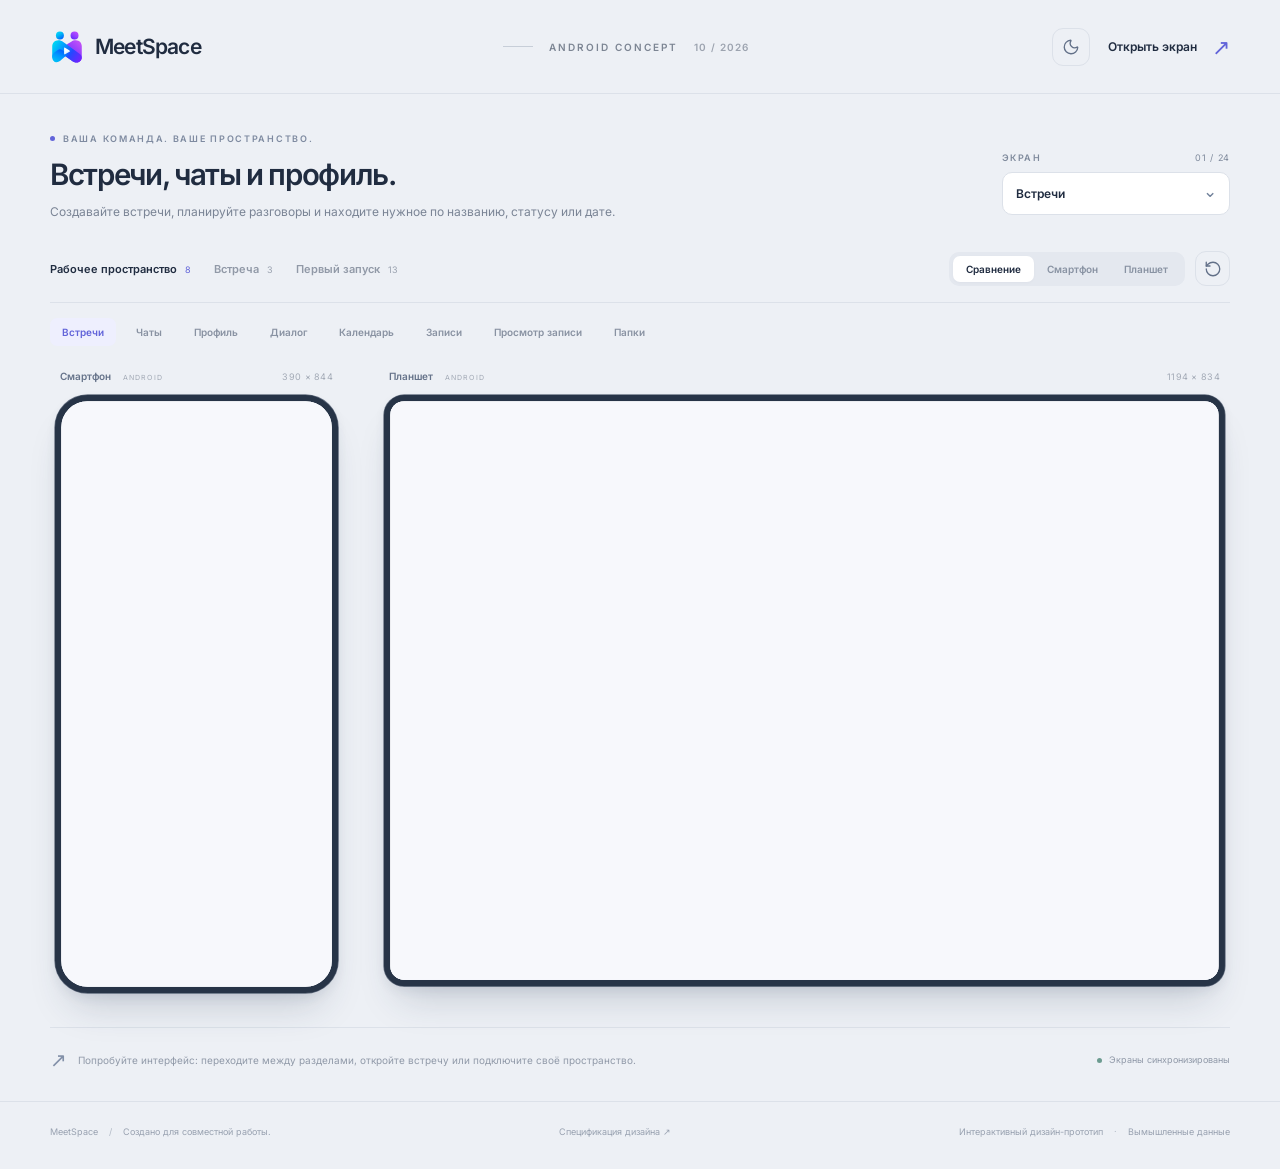
==== meetspace-refresh-20261016/index.html @ 60dc936e "Remove screen focus from meeting recording modes" ====
<!doctype html>
<html lang="ru">
  <head>
    <meta charset="utf-8" />
    <meta name="viewport" content="width=device-width, initial-scale=1" />
    <meta name="theme-color" content="#edf0f5" />
    <title>MeetSpace — Android Design Concept</title>
    <link rel="icon" href="assets/brand-mark.svg" type="image/svg+xml" />
    <link rel="stylesheet" href="gallery.css?v=20261016-refresh" />
  </head>
  <body>
    <header class="gallery-header">
      <a
        class="gallery-brand"
        href="index.html"
        aria-label="MeetSpace — главная страница макета"
      >
        <img src="assets/brand-mark.svg" width="34" height="34" alt="" />
        <span>MeetSpace</span>
      </a>
      <div class="gallery-edition">
        <span class="edition-line"></span>ANDROID CONCEPT<span
          class="edition-version"
          >10 / 2026</span
        >
      </div>
      <div class="header-actions">
        <button
          class="icon-button"
          id="theme-toggle"
          aria-label="Включить тёмную тему"
          title="Переключить тему"
        ></button>
        <a
          class="open-screen"
          id="open-screen"
          href="preview.html?rev=call-speaker-rail-v2&screen=meetings"
          target="_blank"
          rel="noopener"
          >Открыть экран <span aria-hidden="true">↗</span></a
        >
      </div>
    </header>

    <main class="gallery-main">
      <section class="intro" aria-label="Текущий экран">
        <div class="intro-copy">
          <div class="eyebrow">
            <span class="blue-dot"></span> ВАША КОМАНДА. ВАШЕ ПРОСТРАНСТВО.
          </div>
          <h1 id="screen-title">Встречи, чаты и профиль.</h1>
          <p id="screen-description">
            Создавайте встречи, планируйте разговоры и находите нужное по
            названию, статусу или дате.
          </p>
        </div>
        <div class="screen-picker">
          <label for="screen-select"
            >ЭКРАН <span id="screen-count">01 / 20</span></label
          >
          <div class="select-wrap">
            <select
              id="screen-select"
              aria-label="Выбрать экран макета"
            ></select>
          </div>
        </div>
      </section>

      <section class="gallery-controls" aria-label="Управление макетом">
        <div class="screen-groups" role="group" aria-label="Группы экранов">
          <button data-group="workspace" class="group-button active">
            Рабочее пространство <span>8</span>
          </button>
          <button data-group="meeting" class="group-button">
            Встреча <span>3</span>
          </button>
          <button data-group="onboarding" class="group-button">
            Первый запуск <span>13</span>
          </button>
        </div>
        <div class="view-controls">
          <div class="device-tabs" role="group" aria-label="Устройства">
            <button data-view="compare" class="active" aria-pressed="true">
              Сравнение
            </button>
            <button data-view="phone" aria-pressed="false">Смартфон</button>
            <button data-view="tablet" aria-pressed="false">Планшет</button>
          </div>
          <button
            class="icon-button rotate-button"
            id="rotate-tablet"
            title="Повернуть планшет"
            aria-label="Повернуть планшет"
            aria-pressed="false"
          ></button>
        </div>
      </section>

      <nav
        class="screen-tabs"
        id="screen-tabs"
        aria-label="Экраны прототипа"
      ></nav>

      <section
        class="device-board"
        id="device-board"
        data-view="compare"
        aria-label="Интерактивные макеты смартфона и планшета"
      >
        <figure class="device-item phone-item">
          <figcaption>
            <span class="device-name">Смартфон <small>ANDROID</small></span
            ><span class="device-resolution" id="phone-resolution"
              >390 × 844</span
            >
          </figcaption>
          <div class="device-stage" id="phone-stage">
            <div class="device-frame phone-frame" id="phone-frame">
              <iframe
                id="phone-preview"
                src="preview.html?rev=call-speaker-rail-v2&screen=meetings&theme=light"
                title="Интерактивный макет MeetSpace для смартфона"
                width="390"
                height="844"
              ></iframe>
            </div>
          </div>
        </figure>
        <figure class="device-item tablet-item">
          <figcaption>
            <span class="device-name">Планшет <small>ANDROID</small></span
            ><span class="device-resolution" id="tablet-resolution"
              >1194 × 834</span
            >
          </figcaption>
          <div class="device-stage" id="tablet-stage">
            <div class="device-frame tablet-frame" id="tablet-frame">
              <iframe
                id="tablet-preview"
                src="preview.html?rev=call-speaker-rail-v2&screen=meetings&theme=light"
                title="Интерактивный макет MeetSpace для планшета"
                width="1194"
                height="834"
              ></iframe>
            </div>
          </div>
        </figure>
      </section>

      <div class="gallery-note">
        <span class="note-symbol" aria-hidden="true">↗</span>
        <p>
          Попробуйте интерфейс: переходите между разделами, откройте встречу или
          подключите своё пространство.
        </p>
        <span class="sync-label"><span></span>Экраны синхронизированы</span>
      </div>
    </main>
    <footer class="gallery-footer">
      <span
        >MeetSpace <span class="footer-separator">/</span> Создано для
        совместной работы.</span
      ><a href="handoff.html" class="handoff-link">Спецификация дизайна ↗</a
      ><span
        >Интерактивный дизайн-прототип
        <span class="footer-separator">·</span> Вымышленные данные</span
      >
    </footer>
    <script src="assets/icons.js"></script>
    <script src="gallery.js?v=20261120-call-recording-modes"></script>
  </body>
</html>
---- meetspace-refresh-20261016/gallery.css ----
@font-face {
  font-family: Inter;
  src: url("assets/inter-latin-400-normal.woff2") format("woff2");
  font-weight: 400;
  font-style: normal;
  font-display: swap;
  unicode-range:
    U+0000-00FF, U+0131, U+0152-0153, U+02BB-02BC, U+02C6, U+02DA, U+02DC,
    U+0304, U+0308, U+0329, U+2000-206F, U+20A0-20AB, U+20AD-20C0, U+2113,
    U+2C60-2C7F, U+A720-A7FF;
}
@font-face {
  font-family: Inter;
  src: url("assets/inter-cyrillic-400-normal.woff2") format("woff2");
  font-weight: 400;
  font-style: normal;
  font-display: swap;
  unicode-range: U+0400-045F, U+0490-0491, U+04B0-04B1, U+2116;
}
@font-face {
  font-family: Inter;
  src: url("assets/inter-latin-600-normal.woff2") format("woff2");
  font-weight: 500 900;
  font-style: normal;
  font-display: swap;
  unicode-range:
    U+0000-00FF, U+0131, U+0152-0153, U+02BB-02BC, U+02C6, U+02DA, U+02DC,
    U+0304, U+0308, U+0329, U+2000-206F, U+20A0-20AB, U+20AD-20C0, U+2113,
    U+2C60-2C7F, U+A720-A7FF;
}
@font-face {
  font-family: Inter;
  src: url("assets/inter-cyrillic-600-normal.woff2") format("woff2");
  font-weight: 500 900;
  font-style: normal;
  font-display: swap;
  unicode-range: U+0400-045F, U+0490-0491, U+04B0-04B1, U+2116;
}
:root {
  font-family:
    Inter,
    -apple-system,
    BlinkMacSystemFont,
    "Segoe UI",
    sans-serif;
  color: #202c40;
  background: #edf0f5;
  font-synthesis: none;
  --canvas: #f0f1f7;
  --text: #202c40;
  --muted: #87909f;
  --line: #dce1e9;
  --white: #fff;
  --blue: #6264d9;
  --control: #e4e8ef;
  --chip: #eeeffe;
  --shadow: 0 36px 56px -22px #24385338, 0 7px 16px #24385312;
}
* {
  box-sizing: border-box;
}
body {
  margin: 0;
}
button,
select,
a {
  -webkit-tap-highlight-color: transparent;
}
button,
select {
  font: inherit;
}
button,
a,
select {
  touch-action: manipulation;
}
button {
  cursor: pointer;
}
a {
  color: inherit;
  text-decoration: none;
}
button:focus-visible,
a:focus-visible,
select:focus-visible {
  outline: 3px solid #3265eb88;
  outline-offset: 4px;
}
button {
  color: inherit;
}
button svg {
  display: block;
  width: 18px;
  height: 18px;
}
.gallery-header {
  max-width: 1720px;
  margin: auto;
  min-height: 94px;
  display: flex;
  align-items: center;
  justify-content: space-between;
  padding: 0 50px;
  border-bottom: 1px solid var(--line);
  gap: 24px;
}
.gallery-brand {
  display: flex;
  align-items: center;
  gap: 11px;
  font-size: 21px;
  font-weight: 600;
  letter-spacing: -0.8px;
}
.gallery-brand img {
  border-radius: 11px;
}
.gallery-edition {
  display: flex;
  align-items: center;
  gap: 16px;
  font-size: 10px;
  font-weight: 600;
  letter-spacing: 2px;
  color: #7c8593;
}
.edition-line {
  width: 30px;
  height: 1px;
  background: #c7ced8;
}
.edition-version {
  letter-spacing: 1px;
  color: #9ca3af;
}
.header-actions {
  display: flex;
  align-items: center;
  gap: 18px;
}
.icon-button {
  display: grid;
  place-items: center;
  width: 38px;
  height: 38px;
  border: 1px solid var(--line);
  background: transparent;
  border-radius: 11px;
  color: #627088;
  transition: background 0.18s;
}
.icon-button:hover {
  background: var(--white);
}
.open-screen {
  display: flex;
  align-items: center;
  gap: 15px;
  font-size: 12px;
  font-weight: 600;
}
.open-screen span {
  font-size: 22px;
  color: var(--blue);
}
.gallery-main {
  max-width: 1620px;
  margin: auto;
  padding: 0 50px;
}
.intro {
  padding: 39px 0 29px;
  display: flex;
  justify-content: space-between;
  align-items: center;
  gap: 36px;
}
.eyebrow {
  display: flex;
  align-items: center;
  gap: 8px;
  color: #7e8aa0;
  font-size: 9px;
  font-weight: 600;
  letter-spacing: 1.7px;
}
.blue-dot {
  display: inline-block;
  background: var(--blue);
  width: 5px;
  height: 5px;
  border-radius: 50%;
}
h1 {
  font-size: clamp(23px, 2.3vw, 34px);
  font-weight: 600;
  letter-spacing: -1.35px;
  line-height: 1.23;
  margin: 12px 0 10px;
}
.intro p {
  font-size: 12px;
  line-height: 1.65;
  color: #7a8495;
  margin: 0;
}
.screen-picker {
  width: 228px;
  flex-shrink: 0;
  padding-top: 12px;
}
.screen-picker label {
  display: flex;
  justify-content: space-between;
  color: #7f8a9c;
  font-size: 9px;
  letter-spacing: 1.4px;
  font-weight: 600;
  margin-bottom: 9px;
}
.screen-picker label span {
  font-weight: 400;
  letter-spacing: 0.7px;
}
.select-wrap {
  position: relative;
}
.select-wrap:after {
  content: "⌄";
  font-size: 17px;
  position: absolute;
  right: 13px;
  top: 9px;
  pointer-events: none;
  color: #71819a;
}
select {
  appearance: none;
  background: var(--white);
  border: 1px solid var(--line);
  border-radius: 10px;
  height: 43px;
  padding: 0 32px 0 13px;
  width: 100%;
  font-size: 12px;
  font-weight: 600;
  color: var(--text);
}
.gallery-controls {
  display: flex;
  align-items: center;
  justify-content: space-between;
  gap: 20px;
  border-bottom: 1px solid var(--line);
  padding-bottom: 16px;
}
.screen-groups {
  display: flex;
  gap: 23px;
  min-width: 0;
}
.group-button {
  background: none;
  border: 0;
  padding: 8px 0;
  color: #9199a7;
  font-size: 11px;
  font-weight: 600;
  white-space: nowrap;
}
.group-button.active {
  color: var(--text);
}
.group-button span {
  display: inline-block;
  margin-left: 5px;
  font-size: 9px;
  font-weight: 400;
  color: #9aa2af;
}
.group-button.active span {
  color: var(--blue);
}
.view-controls {
  display: flex;
  align-items: center;
  gap: 10px;
}
.device-tabs {
  padding: 4px;
  display: flex;
  background: var(--control);
  border-radius: 10px;
}
.device-tabs button {
  border: 0;
  background: transparent;
  border-radius: 7px;
  padding: 7px 13px;
  font-size: 10px;
  color: #8993a3;
  font-weight: 600;
  white-space: nowrap;
}
.device-tabs button.active {
  background: var(--white);
  color: var(--text);
  box-shadow: 0 1px 3px #18294408;
}
.rotate-button {
  width: 35px;
  height: 35px;
}
.screen-tabs {
  display: flex;
  gap: 8px;
  padding: 15px 0 24px;
  overflow-x: auto;
  scrollbar-width: none;
}
.screen-tabs::-webkit-scrollbar {
  display: none;
}
.screen-tab {
  border: 0;
  background: transparent;
  padding: 8px 12px;
  white-space: nowrap;
  border-radius: 7px;
  color: #8992a2;
  font-size: 10px;
  font-weight: 500;
  transition: background 0.15s;
}
.screen-tab:hover {
  background: var(--control);
  color: var(--text);
}
.screen-tab.active {
  background: var(--chip);
  color: var(--blue);
}
.device-board {
  display: flex;
  justify-content: center;
  align-items: flex-start;
  gap: 46px;
  padding: 0 5px 34px;
}
.device-item {
  margin: 0;
  min-width: 0;
  flex: 0 0 auto;
}
.device-item figcaption {
  display: flex;
  align-items: center;
  justify-content: space-between;
  margin-bottom: 13px;
  padding: 0 5px;
  gap: 10px;
}
.device-name {
  font-size: 10px;
  font-weight: 600;
  color: #66738a;
  white-space: nowrap;
}
.device-name small {
  display: inline-block;
  margin-left: 9px;
  font-size: 7px;
  font-weight: 400;
  letter-spacing: 1.1px;
  color: #a3aab6;
}
.device-resolution {
  font-size: 9px;
  letter-spacing: 0.3px;
  color: #a3aab6;
  white-space: nowrap;
}
.device-stage {
  position: relative;
}
.device-frame {
  position: absolute;
  left: 0;
  top: 0;
  transform-origin: left top;
  border: 9px solid #273447;
  box-shadow:
    var(--shadow),
    0 0 0 1px #6a7485;
  overflow: hidden;
  background: #f8fafc;
}
.phone-frame {
  border-radius: 47px;
  width: 408px;
  height: 862px;
}
.tablet-frame {
  border-radius: 29px;
  width: 1212px;
  height: 852px;
}
.device-frame iframe {
  display: block;
  border: 0;
  overflow: hidden;
  background: #f8fafc;
}
.device-board[data-view="phone"] .tablet-item,
.device-board[data-view="tablet"] .phone-item {
  display: none;
}
.gallery-note {
  display: flex;
  align-items: center;
  gap: 11px;
  padding: 17px 0 26px;
  border-top: 1px solid var(--line);
  color: #9099a8;
  font-size: 10px;
  line-height: 1.5;
}
.gallery-note p {
  margin: 0;
}
.note-symbol {
  font-size: 20px;
  color: #8290a8;
}
.sync-label {
  margin-left: auto;
  white-space: nowrap;
  font-size: 9px;
  display: flex;
  align-items: center;
  gap: 7px;
}
.sync-label span {
  width: 5px;
  height: 5px;
  border-radius: 50%;
  background: #6c9b90;
}
.gallery-footer {
  max-width: 1720px;
  margin: auto;
  display: flex;
  justify-content: space-between;
  gap: 20px;
  padding: 22px 50px 29px;
  border-top: 1px solid var(--line);
  color: #98a1b0;
  font-size: 9px;
  line-height: 1.8;
}
.footer-separator {
  color: #b1b9c5;
  padding: 0 8px;
}
body[data-theme="dark"] {
  --canvas: #171f2c;
  --text: #e8edf7;
  --muted: #7b899e;
  --line: #2b3749;
  --white: #2a374a;
  --control: #202c3d;
  --chip: #283d62;
  --shadow: 0 36px 56px -22px #0008, 0 7px 16px #0002;
  background: var(--canvas);
}
body[data-theme="dark"] .group-button.active,
body[data-theme="dark"] .device-tabs button.active {
  color: #dde7f6;
}
body[data-theme="dark"] .screen-tab.active {
  color: #a3baff;
}
body[data-theme="dark"] .device-frame {
  border-color: #39465a;
  box-shadow:
    var(--shadow),
    0 0 0 1px #4f5c6f;
}
body[data-theme="dark"] .device-name {
  color: #a0aec3;
}
@media (min-width: 1720px) {
  .gallery-main {
    padding: 0 24px;
  }
}
@media (max-width: 1120px) {
  .gallery-header {
    padding: 0 30px;
    min-height: 80px;
  }
  .gallery-main {
    padding: 0 30px;
  }
  .gallery-footer {
    padding-left: 30px;
    padding-right: 30px;
  }
  .gallery-edition {
    display: none;
  }
  .intro {
    padding-top: 29px;
  }
  .screen-groups {
    gap: 16px;
  }
  .group-button {
    font-size: 10px;
  }
  .device-tabs button {
    padding: 7px 10px;
  }
  .device-board {
    gap: 30px;
  }
  .device-name small {
    display: none;
  }
  .gallery-controls {
    gap: 10px;
  }
  .screen-tabs {
    padding-bottom: 22px;
  }
}
@media (max-width: 760px) {
  .gallery-header {
    padding: 0 20px;
    min-height: 72px;
  }
  .gallery-main {
    padding: 0 20px;
  }
  .gallery-brand {
    font-size: 19px;
  }
  .gallery-brand img {
    width: 30px;
    height: 30px;
  }
  .header-actions {
    gap: 12px;
  }
  .open-screen {
    font-size: 10px;
    gap: 6px;
  }
  .icon-button {
    width: 34px;
    height: 34px;
  }
  .intro {
    align-items: flex-start;
    gap: 20px;
    padding-top: 28px;
    padding-bottom: 24px;
  }
  .eyebrow {
    font-size: 7px;
    letter-spacing: 1.1px;
  }
  h1 {
    font-size: 27px;
    letter-spacing: -1px;
    max-width: 380px;
  }
  .intro p {
    font-size: 11px;
    max-width: 400px;
  }
  .screen-picker {
    width: 165px;
    display: none;
  }
  .gallery-controls {
    flex-wrap: wrap;
    gap: 12px;
    align-items: center;
  }
  .screen-groups {
    width: 100%;
    justify-content: space-between;
    gap: 8px;
  }
  .group-button {
    font-size: 10px;
  }
  .view-controls {
    width: 100%;
    justify-content: space-between;
  }
  .device-tabs {
    flex: 1;
    margin-right: 6px;
  }
  .device-tabs button {
    flex: 1;
    padding: 8px 9px;
    font-size: 10px;
  }
  .device-board {
    gap: 30px;
    padding: 0 0 26px;
    flex-direction: column;
    align-items: center;
  }
  .screen-tabs {
    padding-bottom: 21px;
  }
  .device-name small {
    display: inline-block;
  }
  .gallery-note {
    padding: 15px 0 21px;
    align-items: flex-start;
    font-size: 9px;
  }
  .sync-label {
    display: none;
  }
  .gallery-footer {
    padding: 18px 20px 24px;
    font-size: 8px;
    flex-direction: column;
    gap: 3px;
  }
  .device-item figcaption {
    padding: 0 7px;
  }
  .device-name {
    font-size: 10px;
  }
  .device-resolution {
    font-size: 9px;
  }
}
@media (prefers-reduced-motion: reduce) {
  *,
  *:before,
  *:after {
    transition: none !important;
    scroll-behavior: auto !important;
  }
}
/* Keep the gallery itself readable when reviewing dark product screens. */
body{color:var(--text)}
body[data-theme="dark"]{--blue:#aaaaff;--chip:#343452;color:var(--text)}
body[data-theme="dark"] .screen-tab.active{background:var(--chip);color:var(--blue)}
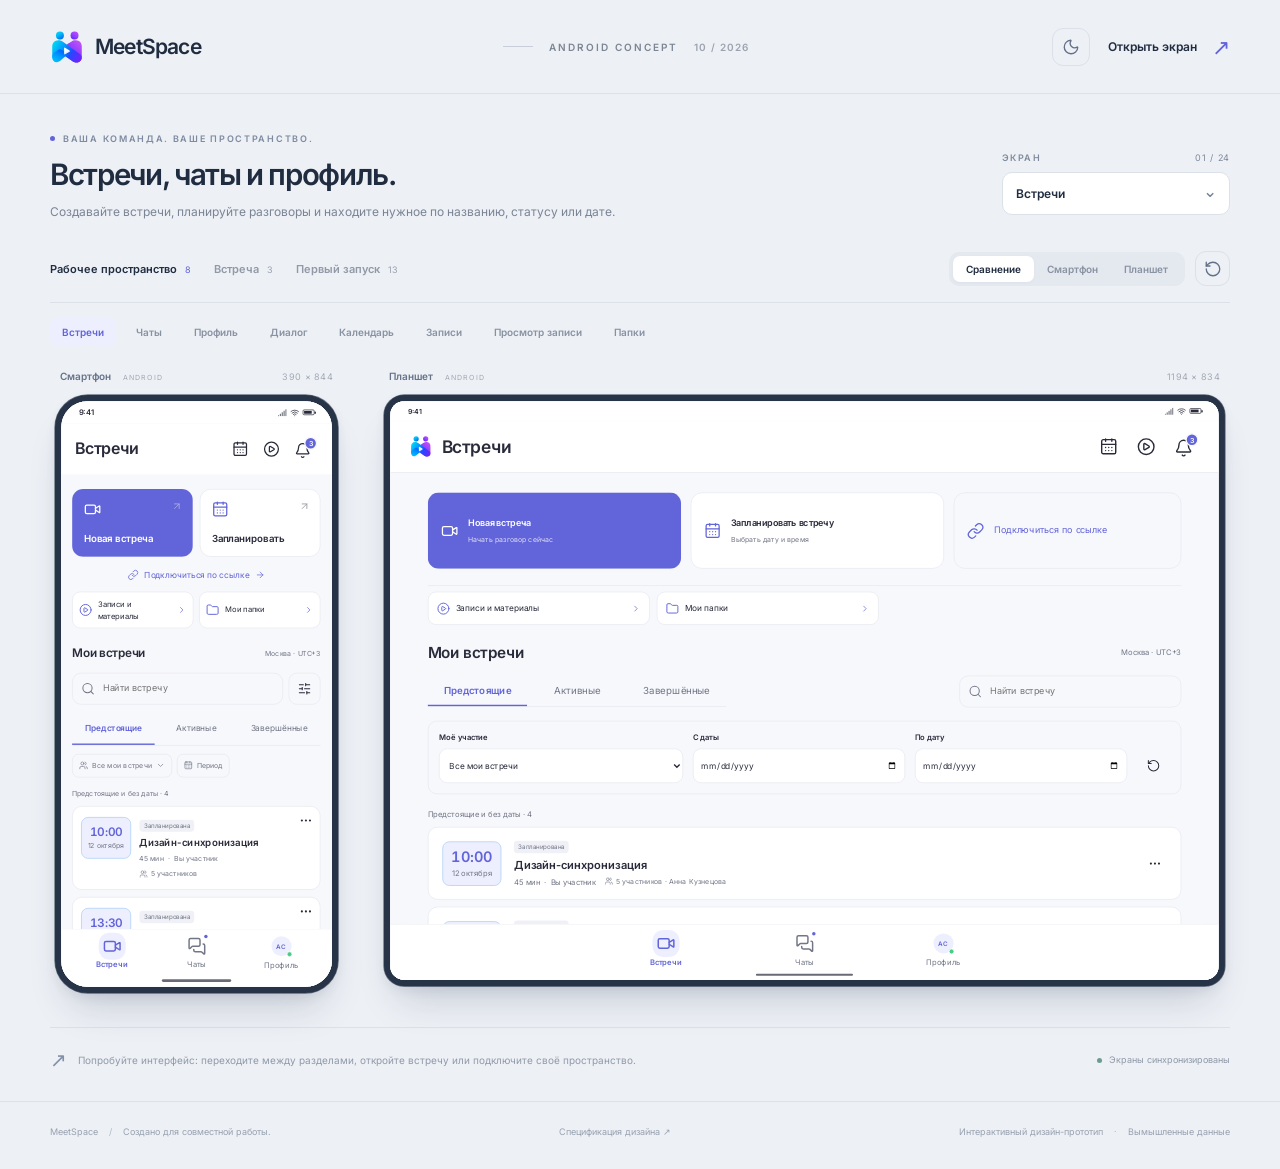
==== commit 1414402c: "Show contact and group details with shared chat content" ====
--- a/meetspace-refresh-20261016/index.html
+++ b/meetspace-refresh-20261016/index.html
@@ -169,6 +169,6 @@
       >
     </footer>
     <script src="assets/icons.js"></script>
-    <script src="gallery.js?v=20261120-call-recording-modes"></script>
+    <script src="gallery.js?v=20261120-chat-info"></script>
   </body>
 </html>
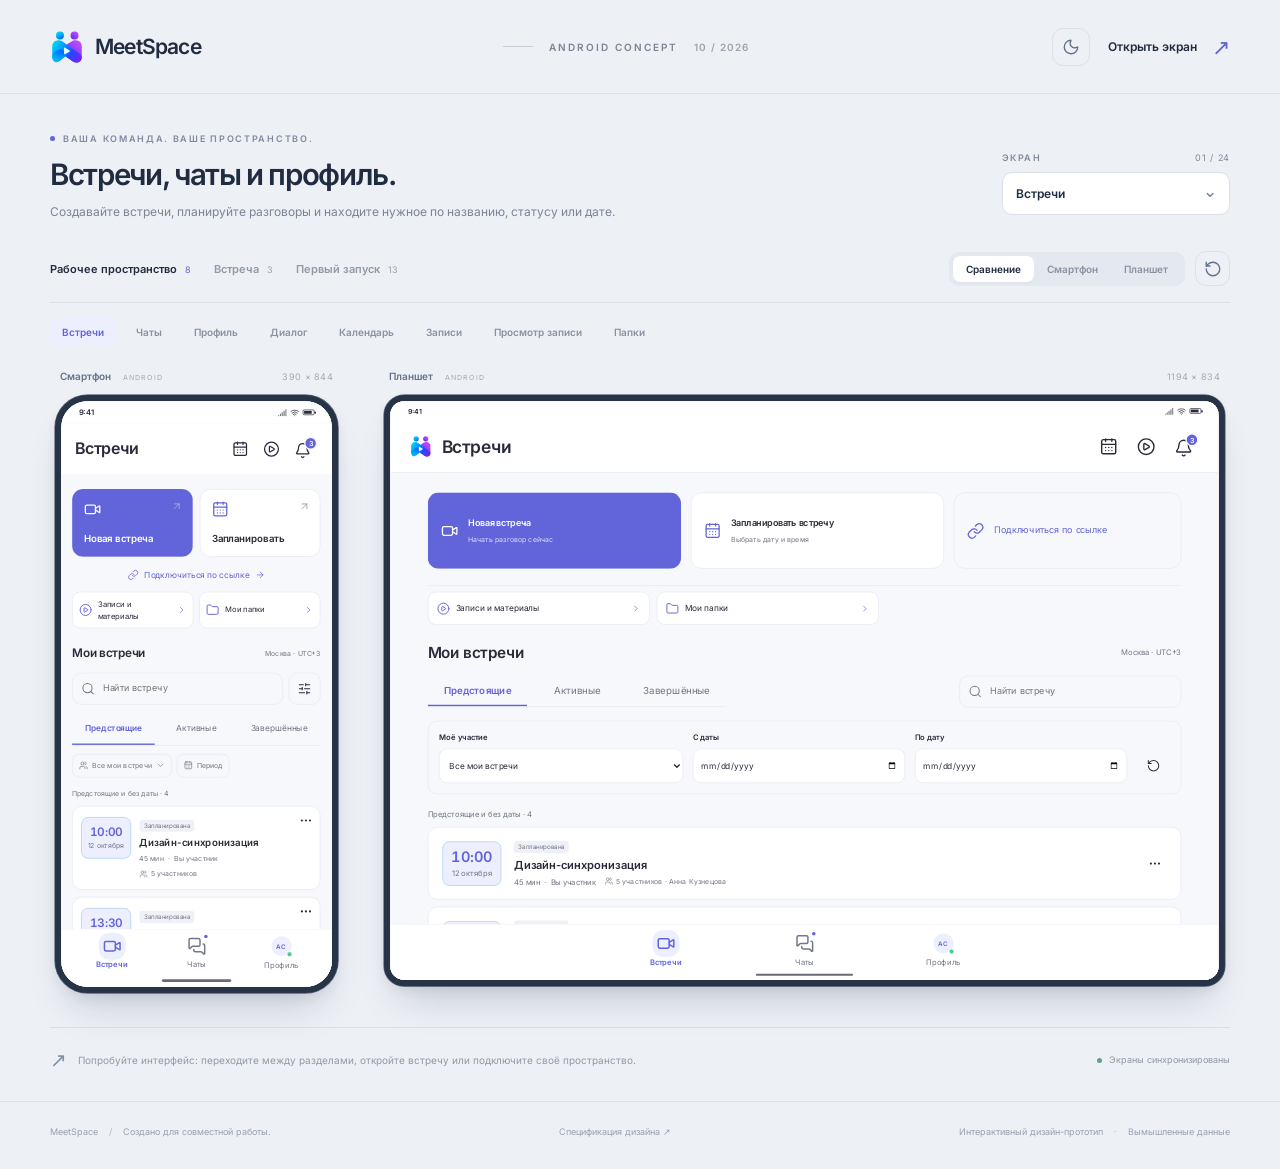
==== commit 8ba60068: "Add direct recording deletion and align mobile filters" ====
--- a/meetspace-refresh-20261016/index.html
+++ b/meetspace-refresh-20261016/index.html
@@ -169,6 +169,6 @@
       >
     </footer>
     <script src="assets/icons.js"></script>
-    <script src="gallery.js?v=20261120-chat-info"></script>
+    <script src="gallery.js?v=20261121-recording-controls"></script>
   </body>
 </html>
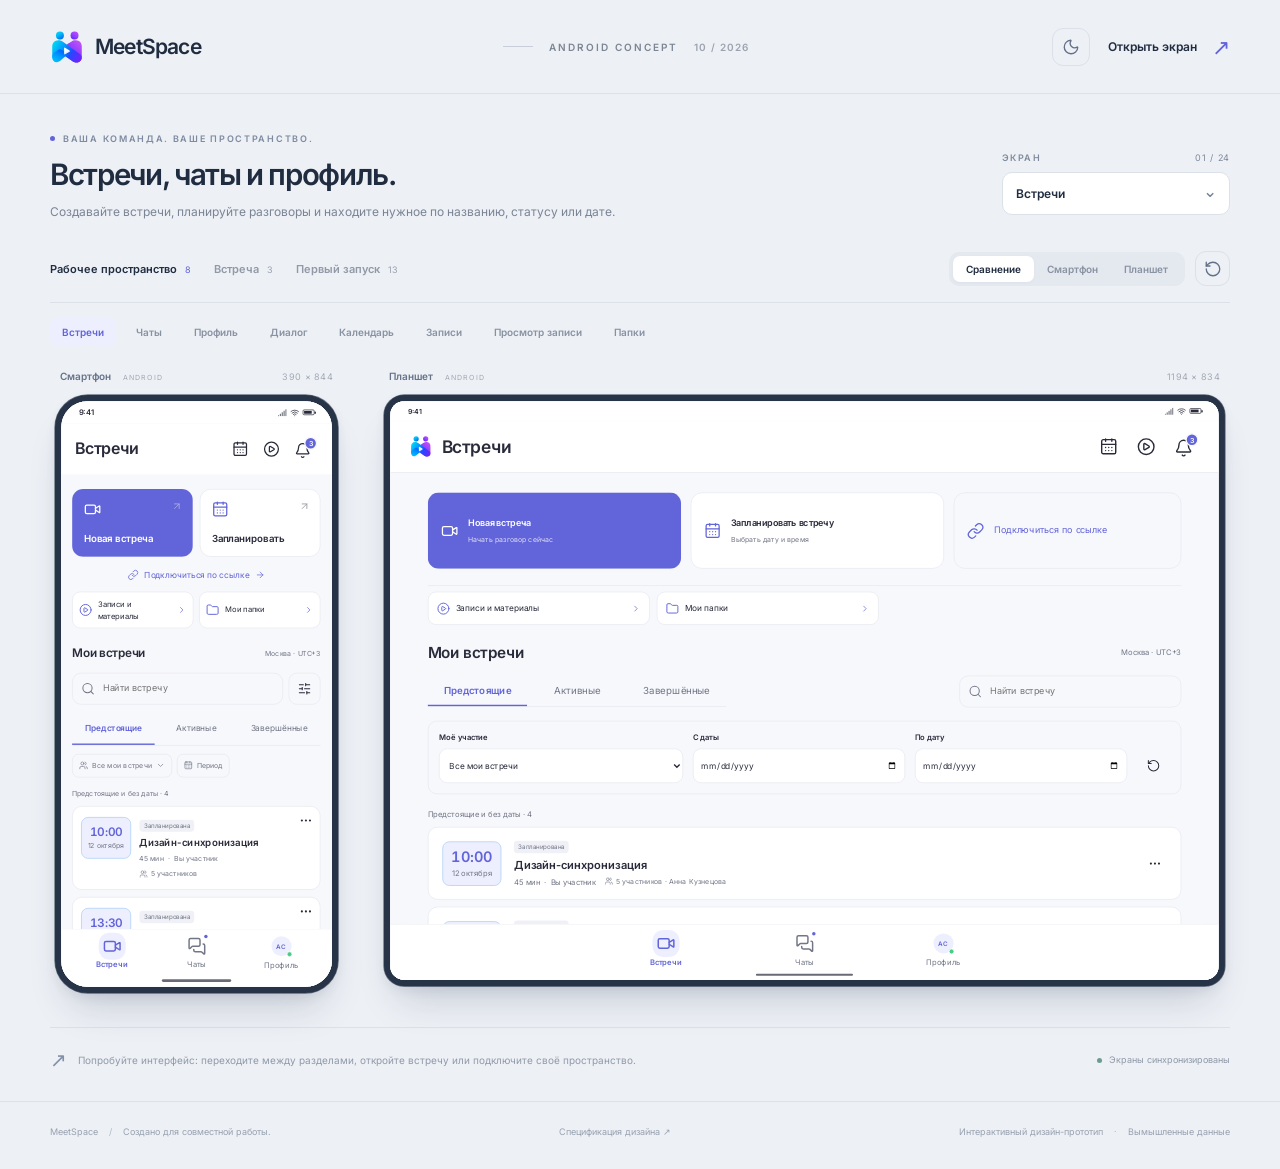
==== commit e4f93e8c: "Keep recordings in list view on phones" ====
--- a/meetspace-refresh-20261016/index.html
+++ b/meetspace-refresh-20261016/index.html
@@ -169,6 +169,6 @@
       >
     </footer>
     <script src="assets/icons.js"></script>
-    <script src="gallery.js?v=20261121-recording-controls"></script>
+    <script src="gallery.js?v=20261121-phone-recording-list"></script>
   </body>
 </html>
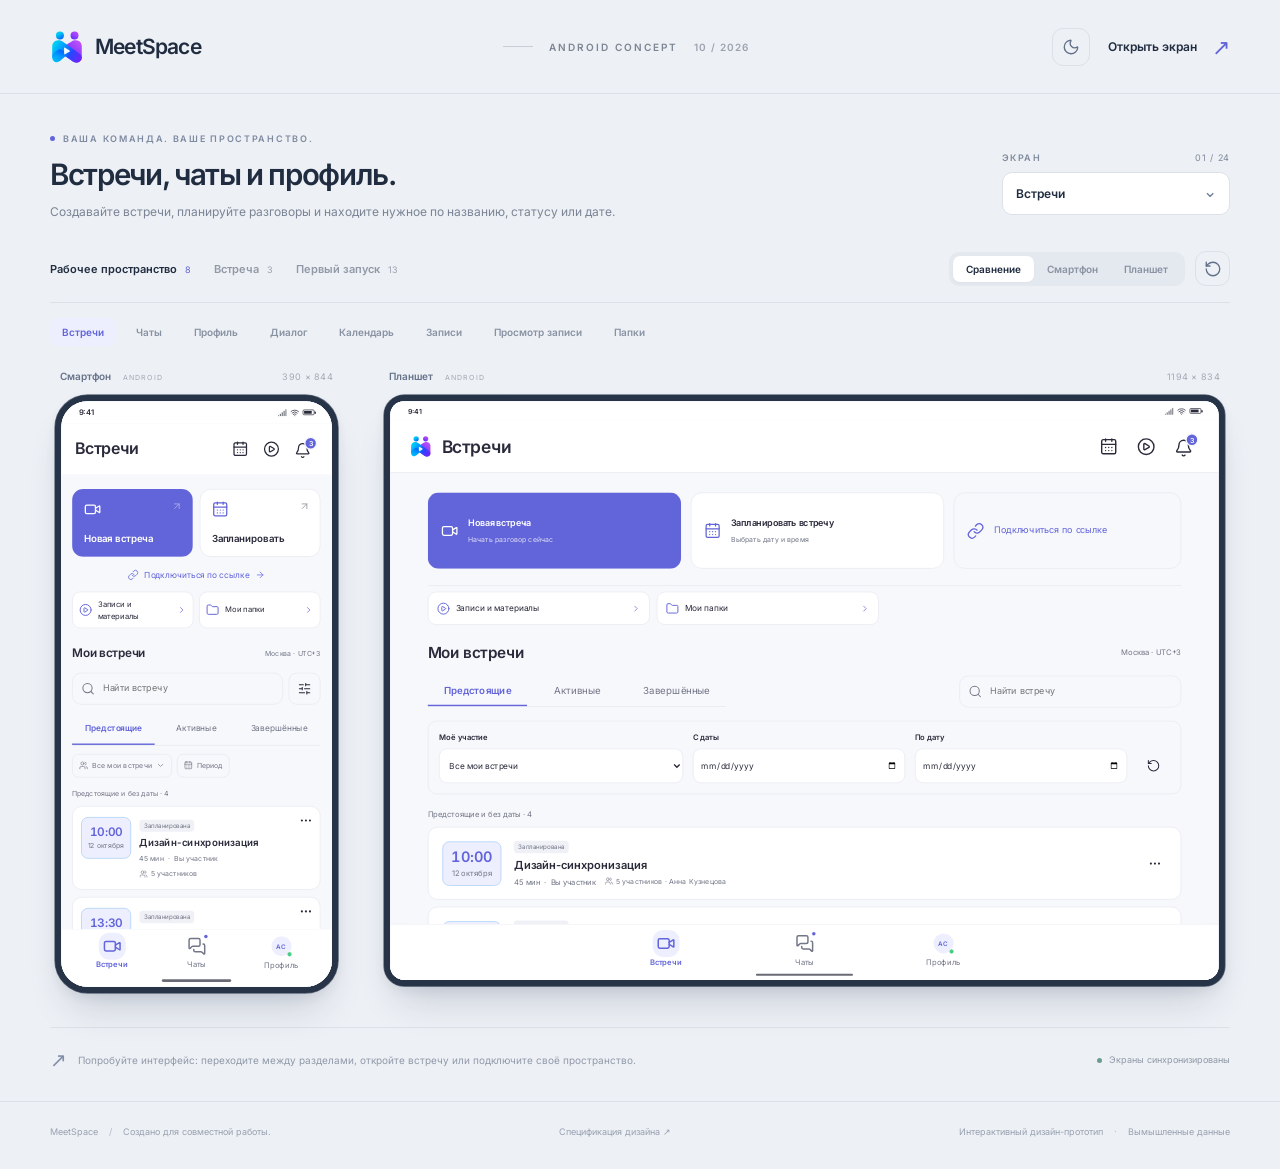
==== commit 7a1908a0: "Add an About me field to account profiles" ====
--- a/meetspace-refresh-20261016/index.html
+++ b/meetspace-refresh-20261016/index.html
@@ -169,6 +169,6 @@
       >
     </footer>
     <script src="assets/icons.js"></script>
-    <script src="gallery.js?v=20261121-phone-recording-list"></script>
+    <script src="gallery.js?v=20261122-profile-bio"></script>
   </body>
 </html>
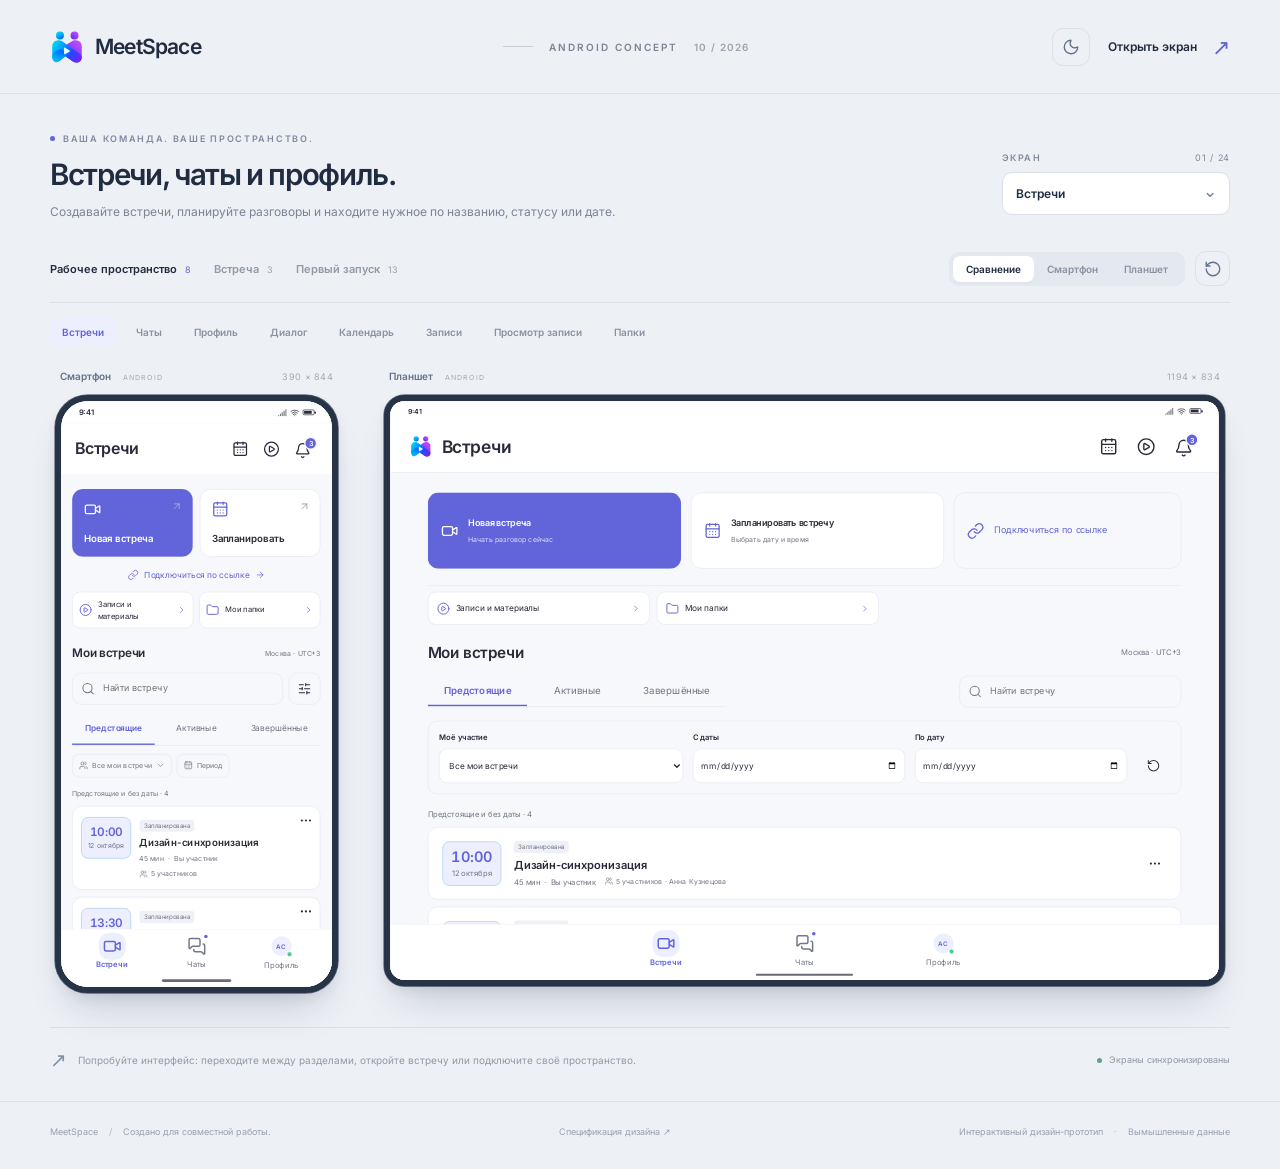
==== commit 83fef4b5: "Show the saved profile bio in chat" ====
--- a/meetspace-refresh-20261016/index.html
+++ b/meetspace-refresh-20261016/index.html
@@ -169,6 +169,6 @@
       >
     </footer>
     <script src="assets/icons.js"></script>
-    <script src="gallery.js?v=20261122-profile-bio"></script>
+    <script src="gallery.js?v=20261122-chat-profile-bio"></script>
   </body>
 </html>
